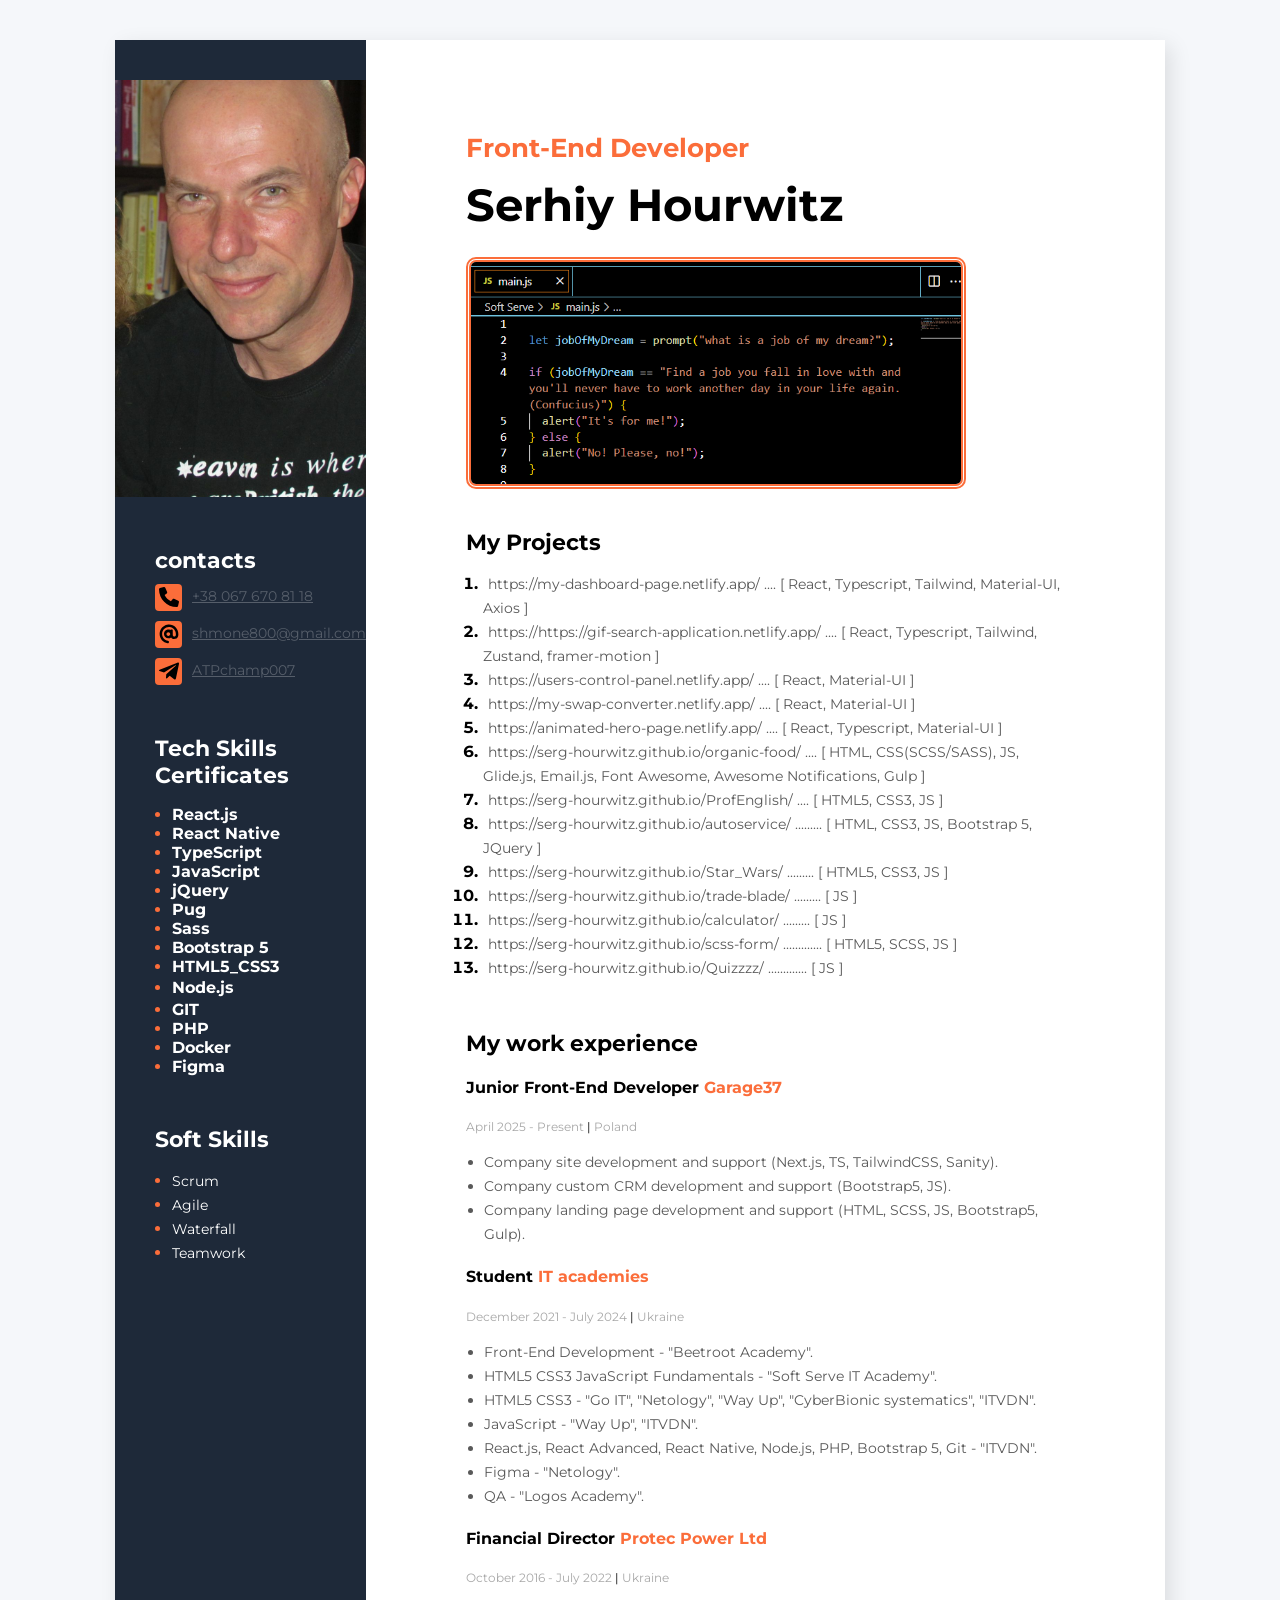
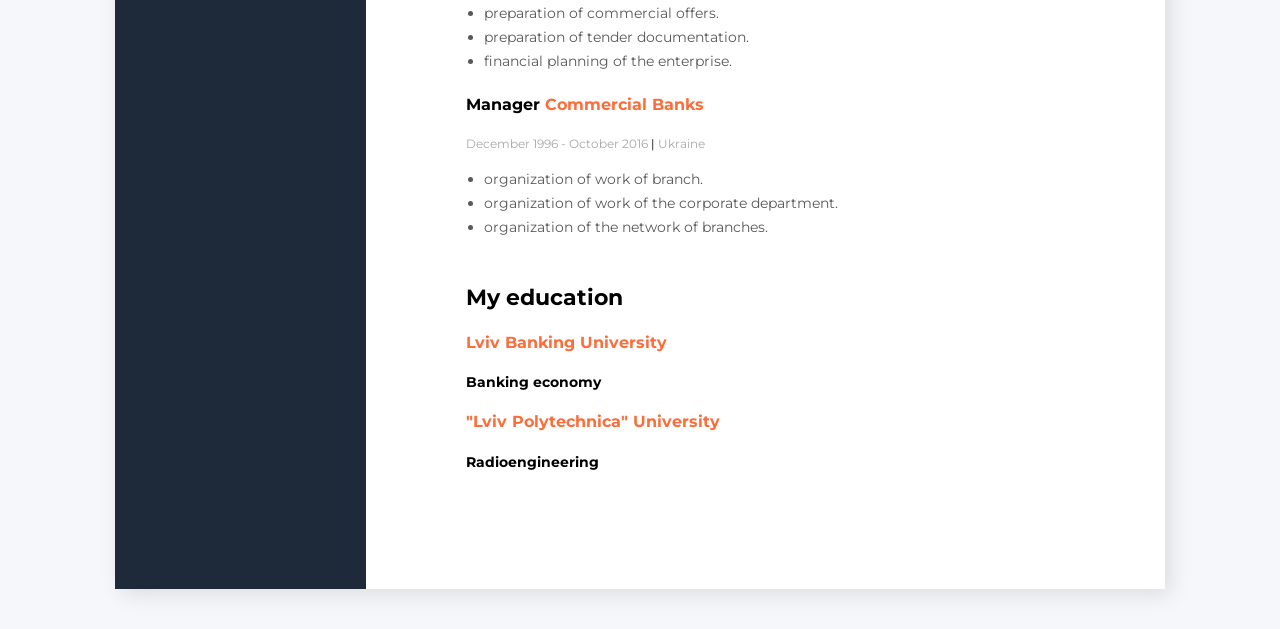
==== index.html @ c427437e "add project" ====
<!DOCTYPE html>
<html lang="en">
  <head>
    <meta charset="UTF-8" />
    <meta http-equiv="X-UA-Compatible" content="IE=edge" />
    <meta name="viewport" content="width=device-width, initial-scale=1.0" />
    <title>Serhiy Hourwitz resume</title>
    <link rel="preconnect" href="https://fonts.googleapis.com" />
    <link rel="preconnect" href="https://fonts.gstatic.com" crossorigin />
    <link
      href="https://fonts.googleapis.com/css2?family=Montserrat:wght@400;700&display=swap"
      rel="stylesheet" />
    <link type="image/x-icon" href="./img/favicon.ico" rel="shortcut icon" />
    <link rel="stylesheet" href="style.css" />
  </head>

  <body>
    <!--Main container-->
    <div class="main-container">
      <!--Main content sections-->
      <div class="main-content-section">
        <!--About me section-->
        <div class="about-me-section">
          <h2 class="about-me-profession">Front-End Developer</h2>
          <h1 class="about-me-name">Serhiy Hourwitz</h1>
          <div class="about-me-description">
            <a
              href="https://quoteinvestigator.com/2014/09/02/job-love/#:~:text=%E2%80%9CChoose%20a%20job%20you%20love%2C%20and%20you%20will%20never%20have,life%2C%E2%80%9D%20Confucius%20once%20said."
              target="_blank"><img src="img/js-code.png" alt="js-confucius"
                title="Click me" /></a>
          </div>
        </div>

        <!--My projects section-->
        <div class="my-projects-section">
          <h3 class="main-content-title">My Projects</h3>

          <ol class="my-projects-list">
            <li class="my-projects-item">
              <span class="my-projects-text">
                <a
                  href="https://my-dashboard-page.netlify.app/"
                  class="my-projects-link"
                  target="_blank">https://my-dashboard-page.netlify.app/</a>
                ....
                <span class="my-projects-bracket">[ </span>React, Typescript,
                Tailwind, Material-UI, Axios
                <span class="my-projects-bracket">]</span>
              </span>
            </li>

            <li class="my-projects-item">
              <span class="my-projects-text">
                <a
                  href="https://gif-search-application.netlify.app/"
                  class="my-projects-link"
                  target="_blank">https://https://gif-search-application.netlify.app/</a>
                ....
                <span class="my-projects-bracket">[ </span>React, Typescript,
                Tailwind, Zustand, framer-motion
                <span class="my-projects-bracket">]</span>
              </span>
            </li>

            <li class="my-projects-item">
              <span class="my-projects-text">
                <a
                  href="https://users-control-panel.netlify.app/"
                  class="my-projects-link"
                  target="_blank">https://users-control-panel.netlify.app/</a>
                ....
                <span class="my-projects-bracket">[ </span>React, Material-UI
                <span class="my-projects-bracket">]</span>
              </span>
            </li>

            <li class="my-projects-item">
              <span class="my-projects-text">
                <a
                  href="https://my-swap-converter.netlify.app/"
                  class="my-projects-link"
                  target="_blank">https://my-swap-converter.netlify.app/</a>
                ....
                <span class="my-projects-bracket">[ </span>React, Material-UI
                <span class="my-projects-bracket">]</span>
              </span>
            </li>

            <li class="my-projects-item">
              <span class="my-projects-text">
                <a
                  href="https://animated-hero-page.netlify.app/"
                  class="my-projects-link"
                  target="_blank">https://animated-hero-page.netlify.app/</a>
                ....
                <span class="my-projects-bracket">[ </span>React, Typescript,
                Material-UI
                <span class="my-projects-bracket">]</span>
              </span>
            </li>

            <li class="my-projects-item">
              <span class="my-projects-text">
                <a
                  href="https://serg-hourwitz.github.io/organic-food//"
                  class="my-projects-link"
                  target="_blank">https://serg-hourwitz.github.io/organic-food/</a>
                ....
                <span class="my-projects-bracket">[ </span>HTML, CSS(SCSS/SASS),
                JS, Glide.js, Email.js, Font Awesome, Awesome Notifications,
                Gulp
                <span class="my-projects-bracket">]</span>
              </span>
            </li>

            <li class="my-projects-item">
              <span class="my-projects-text">
                <a
                  href="https://serg-hourwitz.github.io/ProfEnglish/"
                  class="my-projects-link"
                  target="_blank">https://serg-hourwitz.github.io/ProfEnglish/</a>
                ....
                <span class="my-projects-bracket">[ </span>HTML5, CSS3, JS
                <span class="my-projects-bracket">]</span>
              </span>
            </li>

            <li class="my-projects-item">
              <span class="my-projects-text">
                <a
                  href="https://serg-hourwitz.github.io/autoservice/"
                  class="my-projects-link"
                  target="_blank">https://serg-hourwitz.github.io/autoservice/</a>
                .........
                <span class="my-projects-bracket">[ </span>HTML, CSS3, JS,
                Bootstrap 5, JQuery
                <span class="my-projects-bracket">]</span>
              </span>
            </li>

            <li class="my-projects-item">
              <span class="my-projects-text">
                <a
                  href="https://serg-hourwitz.github.io/Star_Wars/"
                  class="my-projects-link"
                  target="_blank">https://serg-hourwitz.github.io/Star_Wars/</a>
                .........
                <span class="my-projects-bracket">[ </span>HTML5, CSS3, JS
                <span class="my-projects-bracket">]</span>
              </span>
            </li>

            <li class="my-projects-item">
              <span class="my-projects-text">
                <a
                  href="https://serg-hourwitz.github.io/trade-blade/"
                  class="my-projects-link"
                  target="_blank">https://serg-hourwitz.github.io/trade-blade/</a>
                .........
                <span class="my-projects-bracket">[ </span>JS
                <span class="my-projects-bracket">]</span>
              </span>
            </li>

            <li class="my-projects-item">
              <span class="my-projects-text">
                <a
                  href="https://serg-hourwitz.github.io/calculator/"
                  class="my-projects-link"
                  target="_blank">https://serg-hourwitz.github.io/calculator/</a>
                .........
                <span class="my-projects-bracket">[ </span>JS
                <span class="my-projects-bracket">]</span>
              </span>
            </li>

            <li class="my-projects-item">
              <span class="my-projects-text">
                <a
                  href="https://serg-hourwitz.github.io/scss-form/"
                  class="my-projects-link"
                  target="_blank">https://serg-hourwitz.github.io/scss-form/</a>
                .............
                <span class="my-projects-bracket">[ </span>HTML5, SCSS, JS
                <span class="my-projects-bracket">]</span>
              </span>
            </li>

            <li class="my-projects-item">
              <span class="my-projects-text">
                <a
                  href="https://serg-hourwitz.github.io/Quizzzz/"
                  class="my-projects-link"
                  target="_blank">https://serg-hourwitz.github.io/Quizzzz/</a>
                .............
                <span class="my-projects-bracket">[ </span>JS
                <span class="my-projects-bracket">]</span>
              </span>
            </li>
          </ol>
        </div>

        <!--My work experience-->
        <div class="my-work-experience-section">
          <h3 class="main-content-title">My work experience</h3>
          <!--Company 1-->
          <div class="my-work-experience-company-block">
            <h4 class="my-work-experience-position">
              Junior Front-End Developer
              <span class="my-work-experience-company">Garage37</span>
            </h4>
            <p class="my-work-experience-period">
              April 2025 - Present
              <span class="my-work-experience-divider">|</span> Poland
            </p>

            <ul class="my-work-experience-duties">
              <li class="my-work-experience-duty">
                Company site development and support (Next.js, TS, TailwindCSS,
                Sanity).
              </li>
              <li class="my-work-experience-duty">
                Company custom CRM development and support (Bootstrap5, JS).
              </li>
              <li class="my-work-experience-duty">
                Company landing page development and support (HTML, SCSS, JS,
                Bootstrap5, Gulp).
              </li>

            </ul>
          </div>
          <!--Company 2-->
          <div class="my-work-experience-company-block">
            <h4 class="my-work-experience-position">
              Student
              <span class="my-work-experience-company">IT academies</span>
            </h4>
            <p class="my-work-experience-period">
              December 2021 - July 2024
              <span class="my-work-experience-divider">|</span> Ukraine
            </p>

            <ul class="my-work-experience-duties">
              <li class="my-work-experience-duty">
                Front-End Development - "Beetroot Academy".
              </li>
              <li class="my-work-experience-duty">
                HTML5 CSS3 JavaScript Fundamentals - "Soft Serve IT Academy".
              </li>
              <li class="my-work-experience-duty">
                HTML5 CSS3 - "Go IT", "Netology", "Way Up", "CyberBionic
                systematics", "ITVDN".
              </li>
              <li class="my-work-experience-duty">
                JavaScript - "Way Up", "ITVDN".
              </li>

              <li class="my-work-experience-duty">
                React.js, React Advanced, React Native, Node.js, PHP, Bootstrap
                5, Git - "ITVDN".
              </li>
              <li class="my-work-experience-duty">Figma - "Netology".</li>
              <li class="my-work-experience-duty">QA - "Logos Academy".</li>
            </ul>
          </div>
          <!--Company 3-->
          <div>
            <h4 class="my-work-experience-position">
              Financial Director
              <span class="my-work-experience-company">Protec Power Ltd</span>
            </h4>
            <p class="my-work-experience-period">
              October 2016 - July 2022<span class="my-work-experience-divider">
                |</span>
              Ukraine
            </p>

            <ul class="my-work-experience-duties">
              <li class="my-work-experience-duty">
                preparation of commercial offers.
              </li>
              <li class="my-work-experience-duty">
                preparation of tender documentation.
              </li>
              <li class="my-work-experience-duty">
                financial planning of the enterprise.
              </li>
            </ul>
          </div>
          <!--Company 4-->
          <div>
            <h4 class="my-work-experience-position">
              Manager
              <span class="my-work-experience-company">Commercial Banks</span>
            </h4>
            <p class="my-work-experience-period">
              December 1996 - October 2016
              <span class="my-work-experience-divider">|</span> Ukraine
            </p>

            <ul class="my-work-experience-duties">
              <li class="my-work-experience-duty">
                organization of work of branch.
              </li>
              <li class="my-work-experience-duty">
                organization of work of the corporate department.
              </li>
              <li class="my-work-experience-duty">
                organization of the network of branches.
              </li>
            </ul>
          </div>
        </div>
        <!--My education-->
        <div class="my-education-section">
          <h3 class="main-content-header">My education</h3>
          <h4 class="my-education-university">Lviv Banking University</h4>
          <h4 class="my-education-faculty">Banking economy</h4>
          <!-- <p class="my-education-period">September 2000 - June 2003 <span class="my-work-experience-divider">|</span>
          Ukraine
        </p> -->
        </div>
        <div class="my-education-section">
          <h4 class="my-education-university">
            "Lviv Polytechnica" University
          </h4>
          <h4 class="my-education-faculty">Radioengineering</h4>
          <!-- <p class="my-education-period">September 1983 - June 1990 <span class="my-work-experience-divider">|</span>
          Ukraine</p> -->
        </div>
      </div>
      <!--sidebar section-->
      <aside class="sidebar-section">
        <img class="my-photo" src="img/photo2.png" alt="my photo" />

        <!--contacts section-->
        <div class="contacts-section">
          <h3 class="sidebar-title">contacts</h3>
          <div class="contacts-section-type">
            <div class="phone">
              <a class="contacts-section-link" href="tel:+380676708118">
                <img
                  src="img/phone-solid.svg"
                  width="20"
                  height="20"
                  alt="phone_icon" />
              </a>
            </div>
            <a
              class="contacts-section-link"
              href="tel:+380676708118"
              style="margin-left: 10px">+38 067 670 81 18</a>
          </div>
          <div class="contacts-section-type">
            <div class="email">
              <a
                class="contacts-section-link"
                href="mailto:shmone800v@gmail.com"><img
                  src="img/at-solid.svg"
                  width="20"
                  height="20"
                  alt="email_icon" /></a>
            </div>
            <a
              class="contacts-section-link"
              href="mailto:shmone800v@gmail.com"
              style="margin-left: 10px">shmone800@gmail.com</a>
          </div>
          <div class="contacts-section-type">
            <div class="telegram">
              <a
                class="contacts-section-link"
                href="https://t.me/ATPchamp007"
                target="_blank">
                <img
                  src="img/telegram_icon_131945.svg"
                  width="20"
                  height="20"
                  alt="telegram_icon" />
              </a>
            </div>
            <a
              class="contacts-section-link"
              href="https://t.me/ATPchamp007"
              target="_blank"
              style="margin-left: 10px">ATPchamp007</a>
          </div>
        </div>
        <!--tech skills section-->
        <div class="tech-skills-section">
          <h3 class="sidebar-title">Tech Skills Certificates</h3>
          <ul class="tech-skills-list">
            <li class="tech-skills-item">
              <a href="index_react.html" target="_blank"
                title="Certificate">React.js</a>
            </li>
            <li class="tech-skills-item">
              <a
                href="index_react_native.html"
                target="_blank"
                title="Certificate">React Native</a>
            </li>
            <li class="tech-skills-item">
              <a
                href="index_ts.html"
                target="_blank"
                title="Certificates">TypeScript</a>
            </li>
            <li class="tech-skills-item">
              <a href="index-js.html" target="_blank"
                title="Certificates">JavaScript</a>
            </li>
            <li class="tech-skills-item">
              <a href="index_jquery.html" target="_blank"
                title="Certificates">jQuery</a>
            </li>
            <li class="tech-skills-item">
              <a href="./index_pug.html" target="_blank"
                title="Certificate">Pug</a>
            </li>
            <li class="tech-skills-item">
              <a href="index_react.html" target="_blank"
                title="Certificate">Sass</a>
            </li>
            <li class="tech-skills-item" target="_blank" title="Certificate">
              <a href="./index_bootstrap_5.html" target="_blank">Bootstrap 5</a>
            </li>
            <li class="tech-skills-item">
              <a href="index_html_css.html" target="_blank"
                title="Certificates">HTML5_CSS3</a>
            </li>
            <li class="tech-skills-item">
              <span class="tech-skills-item-text"></span>
              <a href="index_node_js.html" target="_blank"
                title="Certificate">Node.js</a>
            </li>
            <li class="tech-skills-item">
              <a
                href="index_git.html"
                target="_blank"
                title="my-github-profile">GIT</a>
            </li>
            <li class="tech-skills-item">
              <a href="./php.html" target="_blank" title="Certificates">PHP</a>
            </li>
            <li class="tech-skills-item">
              <a href="./docker.html" target="_blank"
                title="Certificates">Docker</a>
            </li>
            <li class="tech-skills-item">
              <a href="index-figma.html" target="_blank"
                title="Certificate">Figma</a>
            </li>
          </ul>
        </div>
        <!--soft skills section-->
        <div class="soft-skills-section">
          <h3 class="sidebar-title">Soft Skills</h3>
          <ul class="soft-skills-list">
            <li class="soft-skills-item">
              <span class="soft-skills-item-text">Scrum</span>
            </li>
            <li class="soft-skills-item">
              <span class="soft-skills-item-text">Agile</span>
            </li>
            <li class="soft-skills-item">
              <span class="soft-skills-item-text">Waterfall</span>
            </li>
            <li class="soft-skills-item">
              <span class="soft-skills-item-text">Teamwork</span>
            </li>
          </ul>
        </div>
      </aside>
    </div>
  </body>
</html>
---- style.css ----
body {
    margin: 0;
    font-family: "Montserrat", sans-serif;
    background-color: #f5f7fa;
  }
  .main-container {
    display: flex;
    flex-direction: row-reverse;
    max-width: 1050px;
    background-color: white;
    margin: 40px auto;
    box-shadow: 6px 6px 20px rgba(0, 0, 0, 0.1);
  }
  /* Main content section */
  
  .main-content-section {
    padding: 100px 90px;
    margin-left: 10px;
    margin-right: 10px;
  }
  .main-content-title {
    font-style: normal;
    font-weight: bold;
    font-size: 22px;
    line-height: 27px;
    margin-bottom: 10px;
  }
  /* About me section */
  
  .about-me-section {
    margin: 0 0 40px 0;
  }
  .about-me-profession {
    font-style: normal;
    font-weight: bold;
    font-size: 26px;
    line-height: 17px;
    color: #fb6d3a;
    margin: 0 0 20px 0;
  }
  .about-me-name {
    font-style: normal;
    font-weight: bold;
    font-size: 45px;
    line-height: 55px;
    color: black;
    margin: 0 0 25px 0;
  }
  /* .about-me-description {
    width: 400px;
    font-style: normal;
    font-weight: normal;
    font-size: 14px;
    line-height: 24px;
    color: #595959;
  } */
  .about-me-description img{
    display: block;
    width: 500px;
    border: 5px double #fb6d3a;
    border-radius: 10px;
    box-sizing: border-box;
    transition: all .5s ease-in-out;
  }
  .about-me-description img:hover {
    transform: scale(1.3);
  }
  /* My projects section */
  
  .my-projects-section {
    margin: 0 0 50px 0;
  }
  .my-projects-list {
    padding: 0 0 0 17px;
  }
  
  .my-projects-item {
    color: black;
    font-weight: bold;
  }
  .my-projects-link {
    font-style: normal;
    font-weight: normal;
    font-size: 14px;
    line-height: 24px;
    text-decoration: none;
    color: #595959;
    transition: all .5s ease-in-out;
  }
  .my-projects-link:hover {
    color: #fb6d3a;
    text-decoration: underline;
  }
  
  .my-projects-text {
    font-style: normal;
    font-weight: normal;
    font-size: 14px;
    line-height: 24px;
    color: #595959;
    margin-left: 5px;
  }
  .my-projects-bracket {
    font-style: normal;
    font-weight: normal;
    font-size: 14px;
    line-height: 24px;
    color: #595959;
  }
  
  /* My work experience section*/
  
  .my-work-experience-section {
    margin-bottom: 45px;
    /* width: 420px; */
  }
  
  .my-work-experience-company {
    color: #fb6d3a;
  }
  
  .my-work-experience-position {
    font-style: normal;
    font-weight: bold;
    font-size: 16px;
    line-height: 20px;
    margin-bottom: 0 0 10px 0;
  }
  .my-work-experience-period {
    font-style: normal;
    font-weight: normal;
    font-size: 12px;
    line-height: 15px;
    color: #a8a8a8;
    margin-bottom: 0 0 10px 0;
  }
  
  .my-work-experience-divider {
    color: black;
  }
  
  .my-work-experience-duties {
    padding: 0 0 0 18px;
  }
  
  .my-work-experience-duty {
    font-style: normal;
    font-weight: normal;
    font-size: 14px;
    line-height: 24px;
    color: #595959;
  }
  
  .my-work-experience-company-block {
    margin: 0 0 0 0px;
  }
  
  /* Education section*/
  
  .main-content-header {
    font-style: normal;
    font-weight: bold;
    font-size: 22px;
    line-height: 27px;
    color: black;
  }
  
  .my-education-university {
    font-style: normal;
    font-weight: bold;
    font-size: 16px;
    line-height: 20px;
    color: #fb6d3a;
  }
  
  .my-education-faculty {
    font-style: normal;
    font-weight: bold;
    font-size: 14px;
    line-height: 17px;
    color: black;
  }
  .my-education-period {
    font-style: normal;
    font-weight: normal;
    font-size: 12px;
    line-height: 15px;
    color: #a8a8a8;
  }
  /* identical to box height */
  
  /* sidebar section */
  .sidebar-section {
    background-color: #1e2939;
    width: 370px;
    padding: 40px 0;
  }
  .soft-skills-section,
  .contacts-section,
  .tech-skills-section {
    margin: 50px 0 0 40px;
  }
  .tech-skills-list a {
    color: #fff;
  }
  .sidebar-title {
    font-style: normal;
    font-weight: bold;
    font-size: 22px;
    line-height: 27px;
    color: #fff;
    margin-bottom: 10px;
  }
  .my-photo {
    display: block;
    width: 100%;
  }
  /* Contacts section */
  .contacts-section-type {
    display: flex;
    margin-bottom: 10px;
    cursor: pointer;
    /* font-weight: bold;
    font-size: 14px;
    line-height: 24px;
    color: #fff;
    margin-right: 7px; */
  }
  .contacts-section-type img {
    padding-top: 3px;
  }
  .phone, .email, .telegram {
    display: flex;
    width: 27px;
    height: 27px;
    justify-content: center;
    border-radius: 4px;
    background-color: #fb6d3a;
  }
  .contacts-section-link {
    color: #565e6a;
    font-size: 14px;
    line-height: 24px;
    transition: all .5s ease-in-out;
  }
  .contacts-section-link:hover {
    font-weight: bold;
    color: white;
    text-decoration: none;
  }
  /* tech  & soft skills section */
  .soft-skills-list,
  .tech-skills-list {
    padding: 0 0 0 17px;
  }
  .soft-skills-item,
  .tech-skills-item {
    color: #fb6d3a;
  }
  .tech-skills-item a {
    font-weight: bold;
    text-decoration: none;
    transition: all .5s ease-in-out;
  }
  .tech-skills-item a:hover {
    color: #fb6d3a;
  }
  .soft-skills-item-text,
  .tech-skills-item-text {
    font-style: normal;
    font-weight: normal;
    font-size: 14px;
    line-height: 24px;
    color: #fff;
  }
  @media (max-width: 320px) {
    .main-container {
      flex-direction: column-reverse;
      margin-top: 0;
      margin-bottom: 0;
    }
    .main-content-section {
      padding: 10px 0 10px 0;
    }
    .about-me-profession {
      font-size: 20px;
    }
    .my-work-experience-section {
      width: 100%;
    }
    .sidebar-section {
      width: 100%;
    }
   .about-me-description img {
     width: 100%;
     margin-left: -5px;
   }
   .about-me-name {
     font-size: 35px;
   }
  }
  @media (max-width: 540px) {
  .main-container {
    flex-direction: column-reverse;
  }
  .main-content-section { 
    padding: 20px 0;
  }
  .sidebar-section {
    margin: 0 auto;
  }
  }
  @media (max-width: 576px) {
  .main-content-section {
    padding: 20px ;
  }
  .about-me-description img {
    width: 100%;
    margin-left: -5px;
  }
  }
  @media (max-width: 768px) {
  .main-container {
    flex-direction: column-reverse;
  }
  .sidebar-section {
    margin: 0 auto;
  }
  .main-content-section {
    padding: 20px 0;
  }
  .sidebar-section {
    width: 90%;;
  }
  }
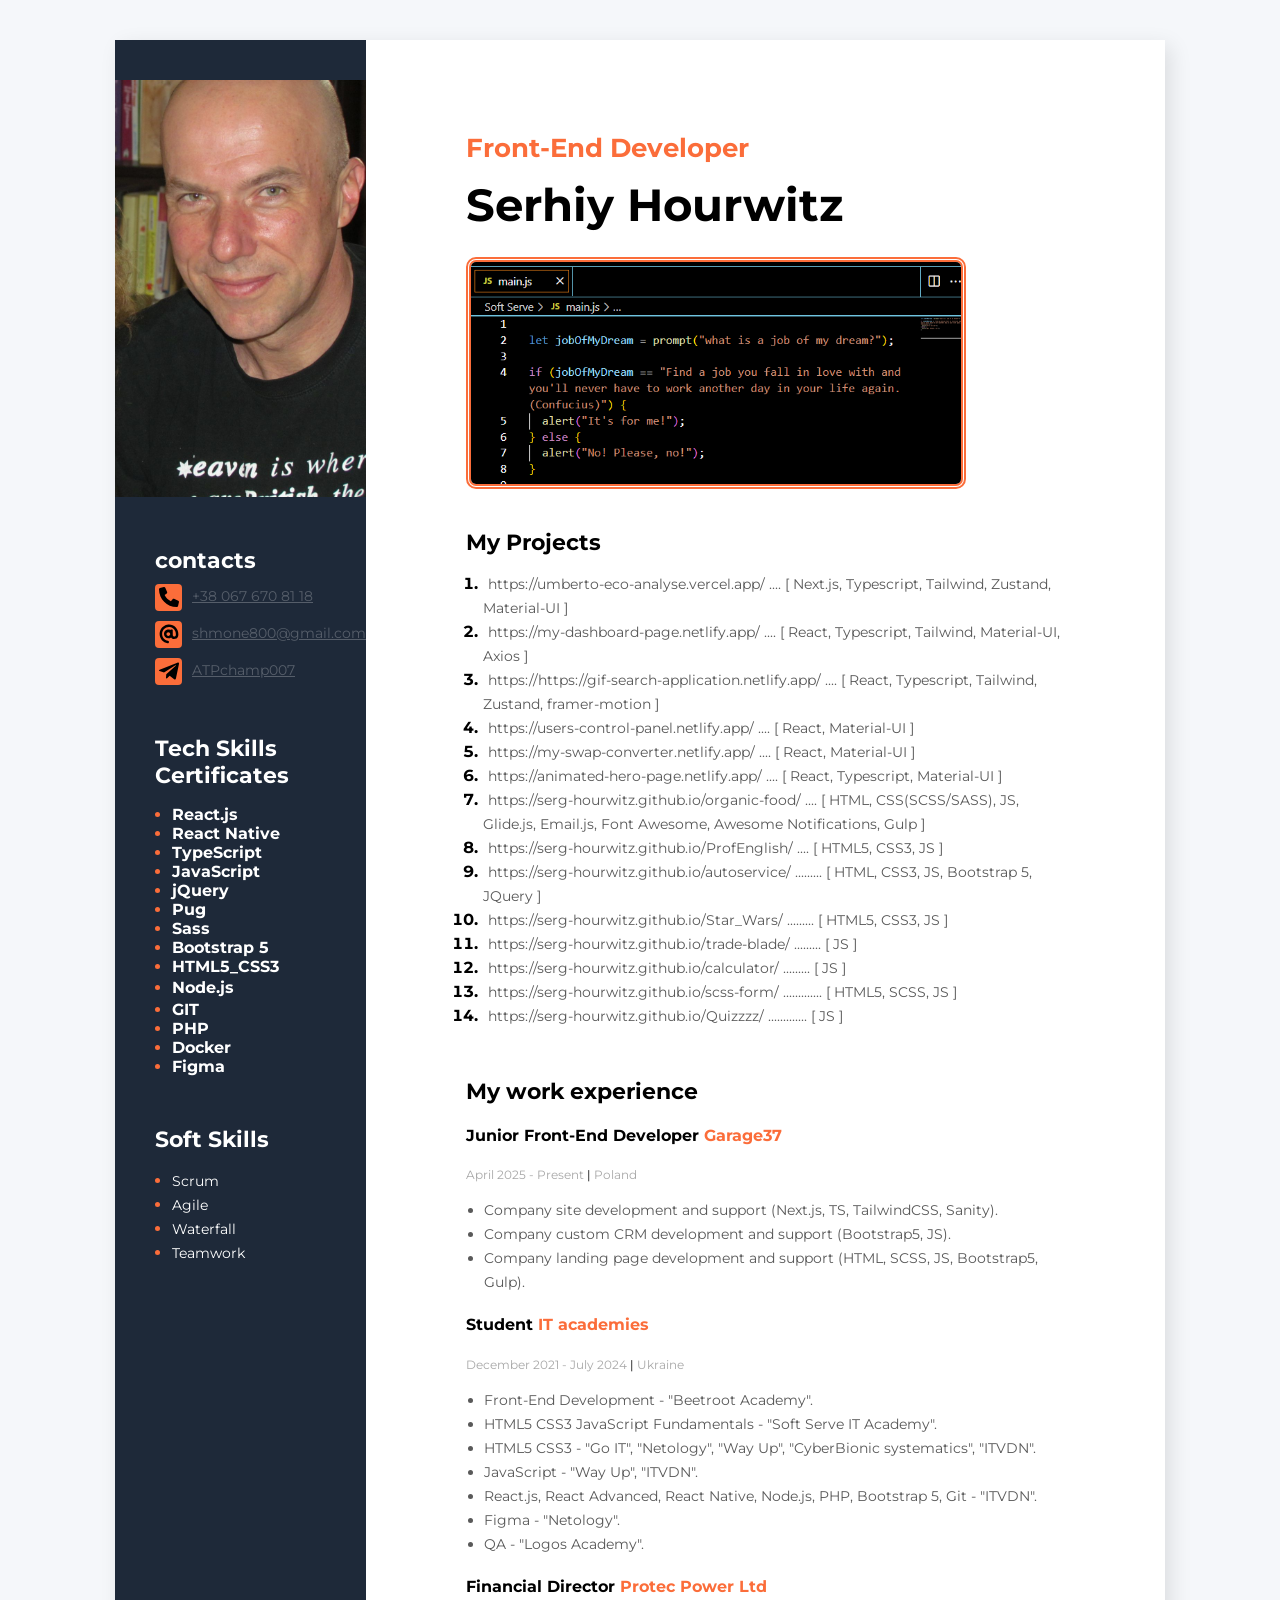
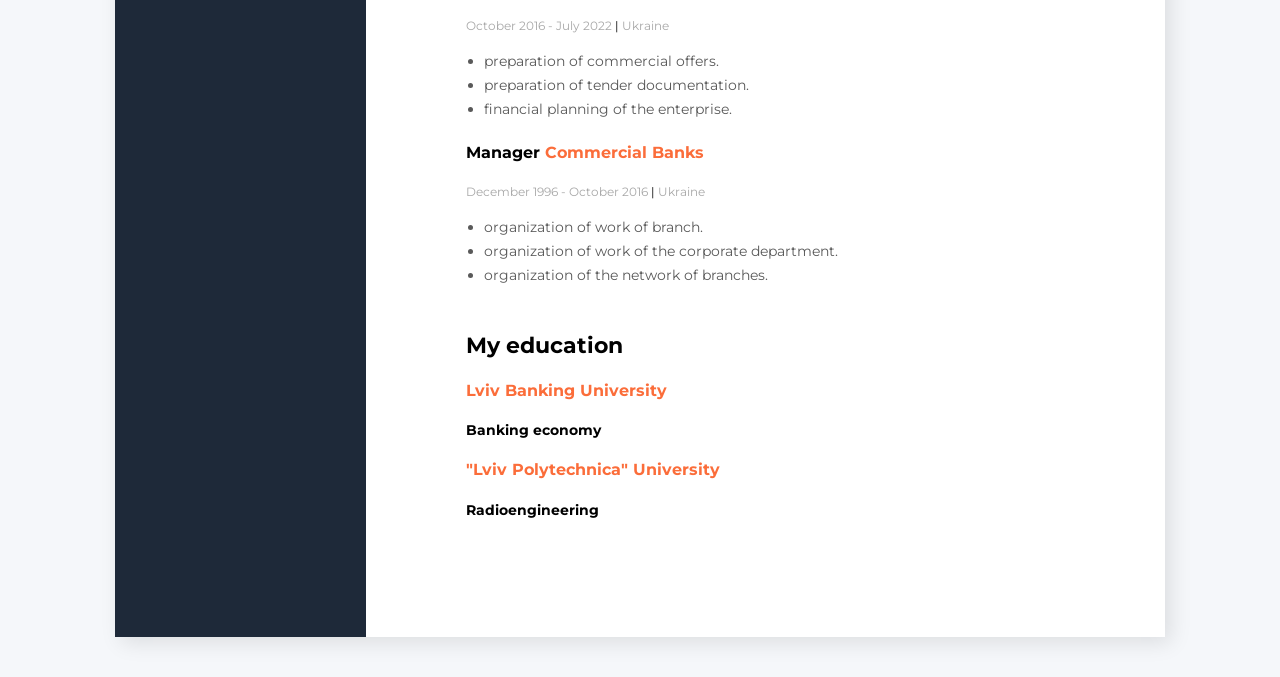
==== commit d403c217: "add new project" ====
--- a/index.html
+++ b/index.html
@@ -4,6 +4,7 @@
     <meta charset="UTF-8" />
     <meta http-equiv="X-UA-Compatible" content="IE=edge" />
     <meta name="viewport" content="width=device-width, initial-scale=1.0" />
+    <meta name="freelancehunt" content="27360b5e22fec31">
     <title>Serhiy Hourwitz resume</title>
     <link rel="preconnect" href="https://fonts.googleapis.com" />
     <link rel="preconnect" href="https://fonts.gstatic.com" crossorigin />
@@ -36,6 +37,19 @@
           <h3 class="main-content-title">My Projects</h3>
 
           <ol class="my-projects-list">
+            <li class="my-projects-item">
+              <span class="my-projects-text">
+                <a
+                  href="https://umberto-eco-analyse.vercel.app/"
+                  class="my-projects-link"
+                  target="_blank">https://umberto-eco-analyse.vercel.app/</a>
+                ....
+                <span class="my-projects-bracket">[ </span>Next.js, Typescript,
+                Tailwind, Zustand, Material-UI
+                <span class="my-projects-bracket">]</span>
+              </span>
+            </li>
+            
             <li class="my-projects-item">
               <span class="my-projects-text">
                 <a
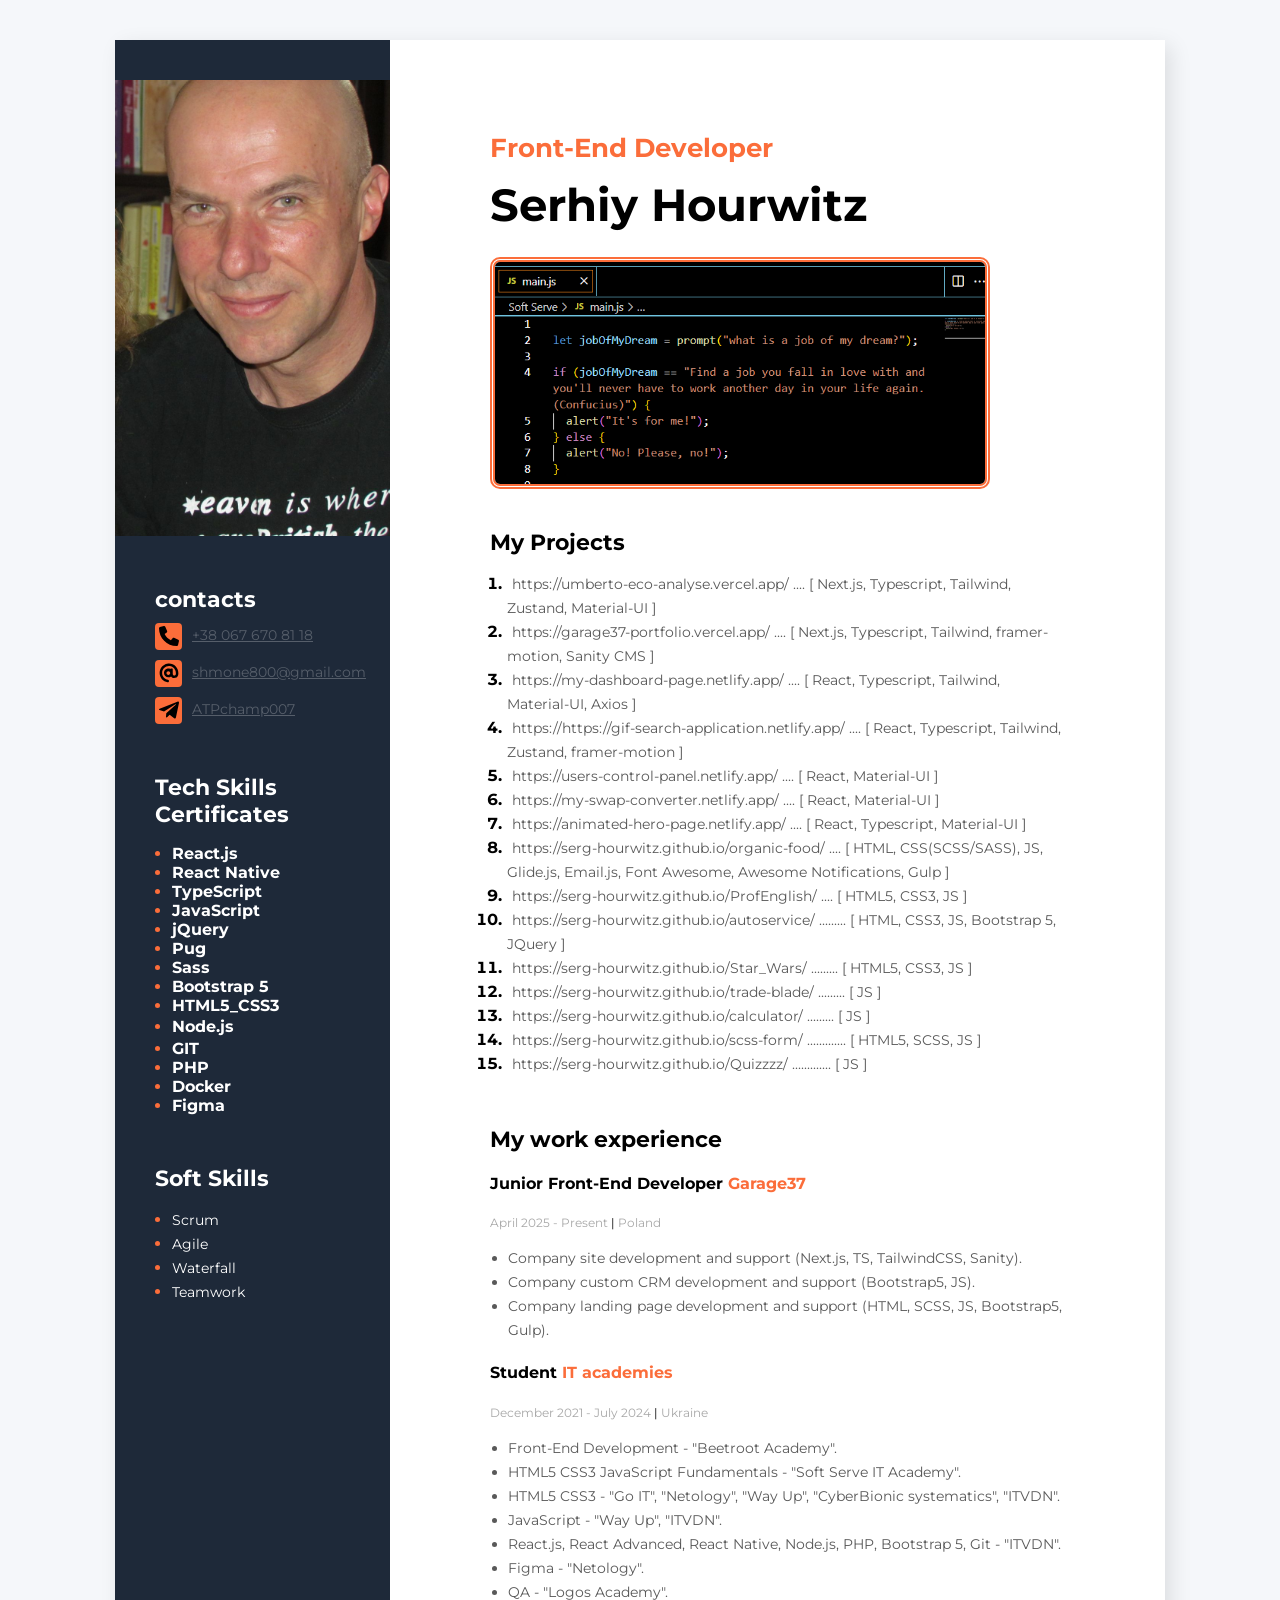
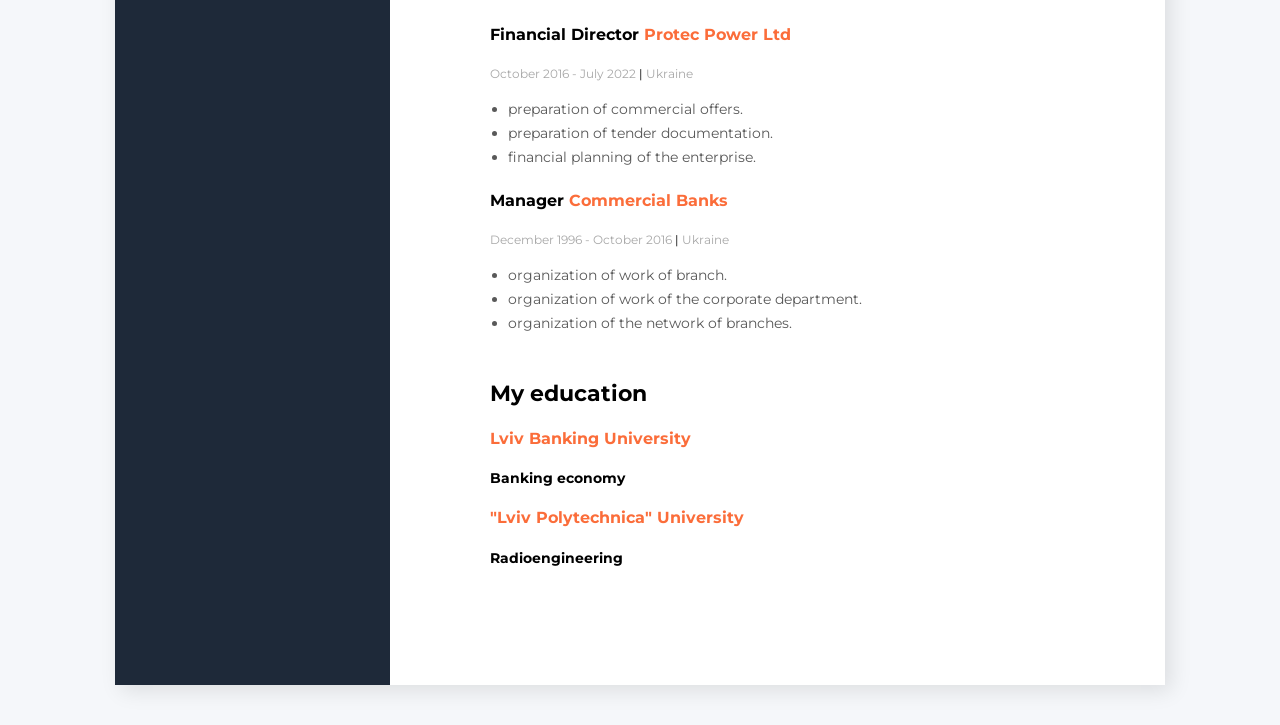
==== commit 84b1c0cb: "add new project" ====
--- a/index.html
+++ b/index.html
@@ -46,6 +46,19 @@
                 ....
                 <span class="my-projects-bracket">[ </span>Next.js, Typescript,
                 Tailwind, Zustand, Material-UI
+                <span class="my-projects-bracket">]</span>
+              </span>
+            </li>
+
+            <li class="my-projects-item">
+              <span class="my-projects-text">
+                <a
+                  href="https://garage37-portfolio.vercel.app/"
+                  class="my-projects-link"
+                  target="_blank">https://garage37-portfolio.vercel.app/</a>
+                ....
+                <span class="my-projects-bracket">[ </span>Next.js, Typescript,
+                Tailwind, framer-motion, Sanity CMS
                 <span class="my-projects-bracket">]</span>
               </span>
             </li>
--- a/style.css
+++ b/style.css
@@ -216,15 +216,15 @@
     width: 100%;
   }
   /* Contacts section */
+
+  .contacts-section {
+    padding-right: 24px;
+  }
+  
   .contacts-section-type {
     display: flex;
     margin-bottom: 10px;
     cursor: pointer;
-    /* font-weight: bold;
-    font-size: 14px;
-    line-height: 24px;
-    color: #fff;
-    margin-right: 7px; */
   }
   .contacts-section-type img {
     padding-top: 3px;
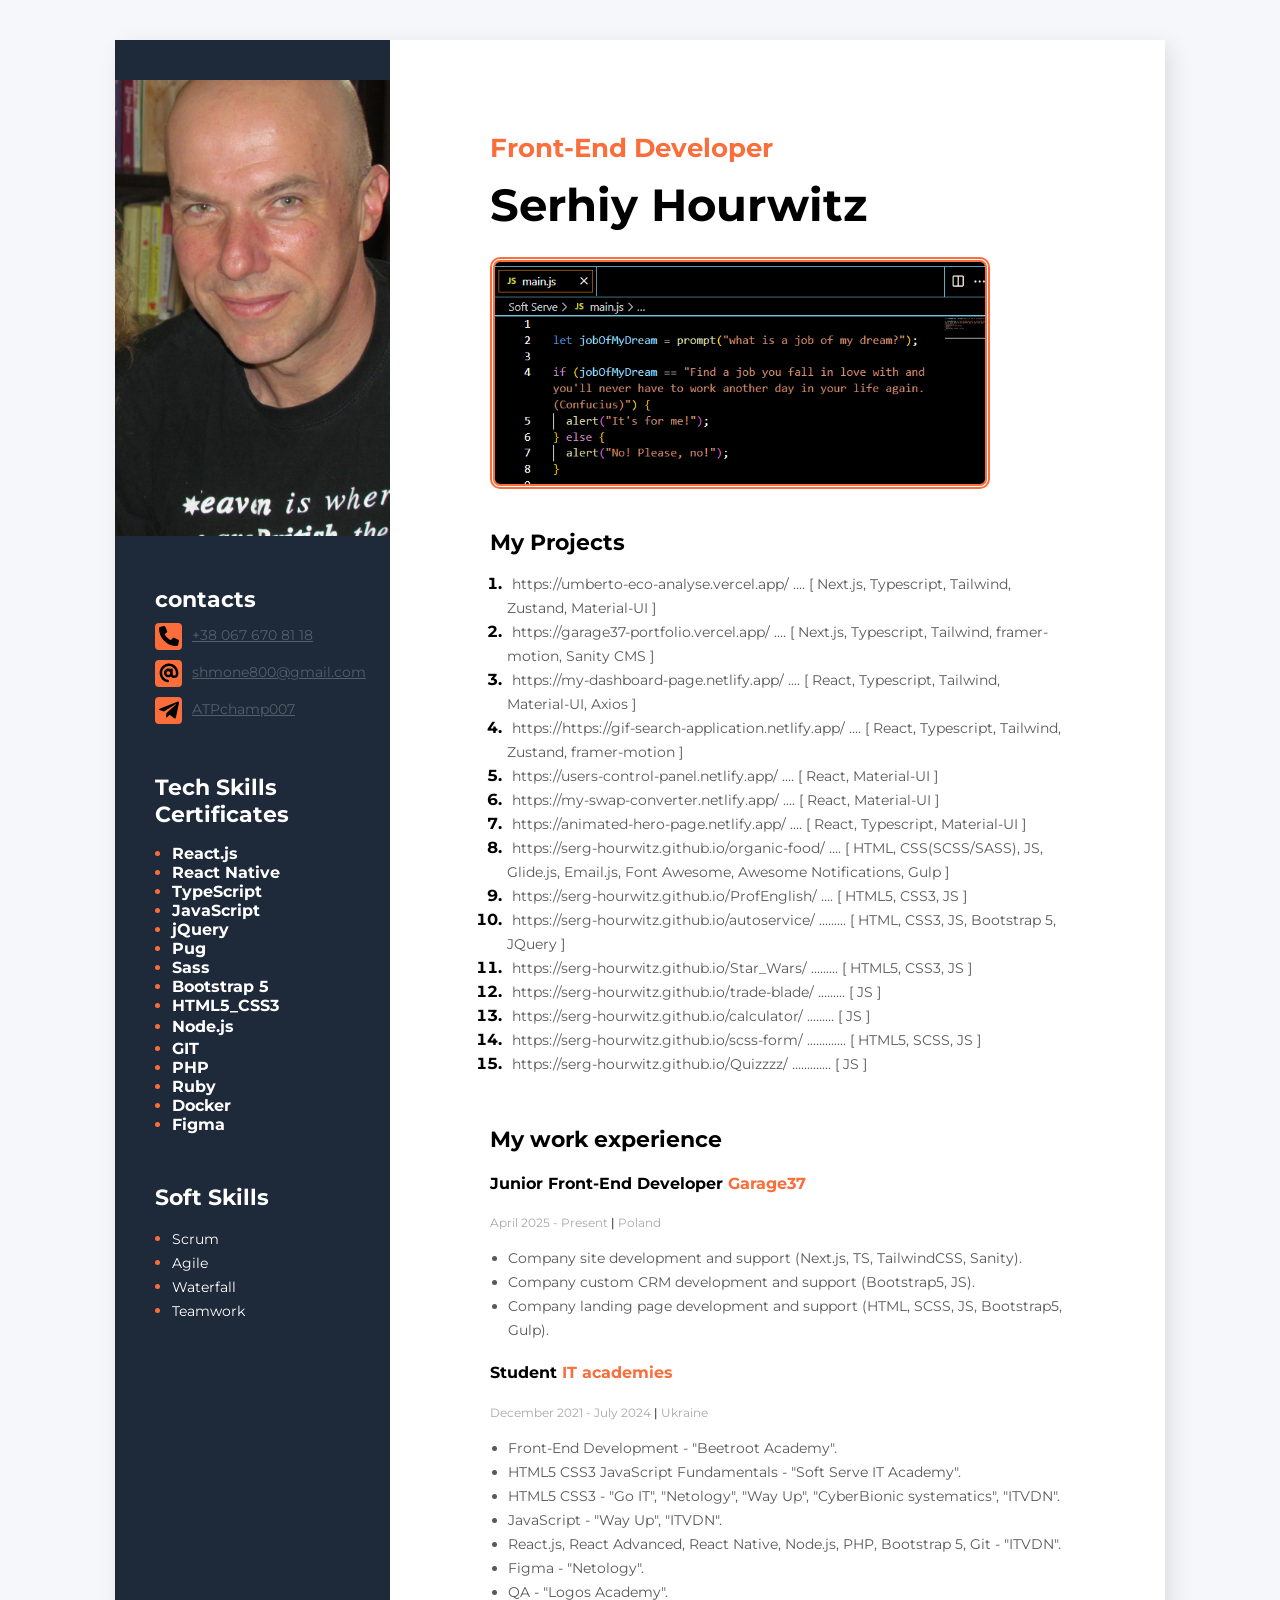
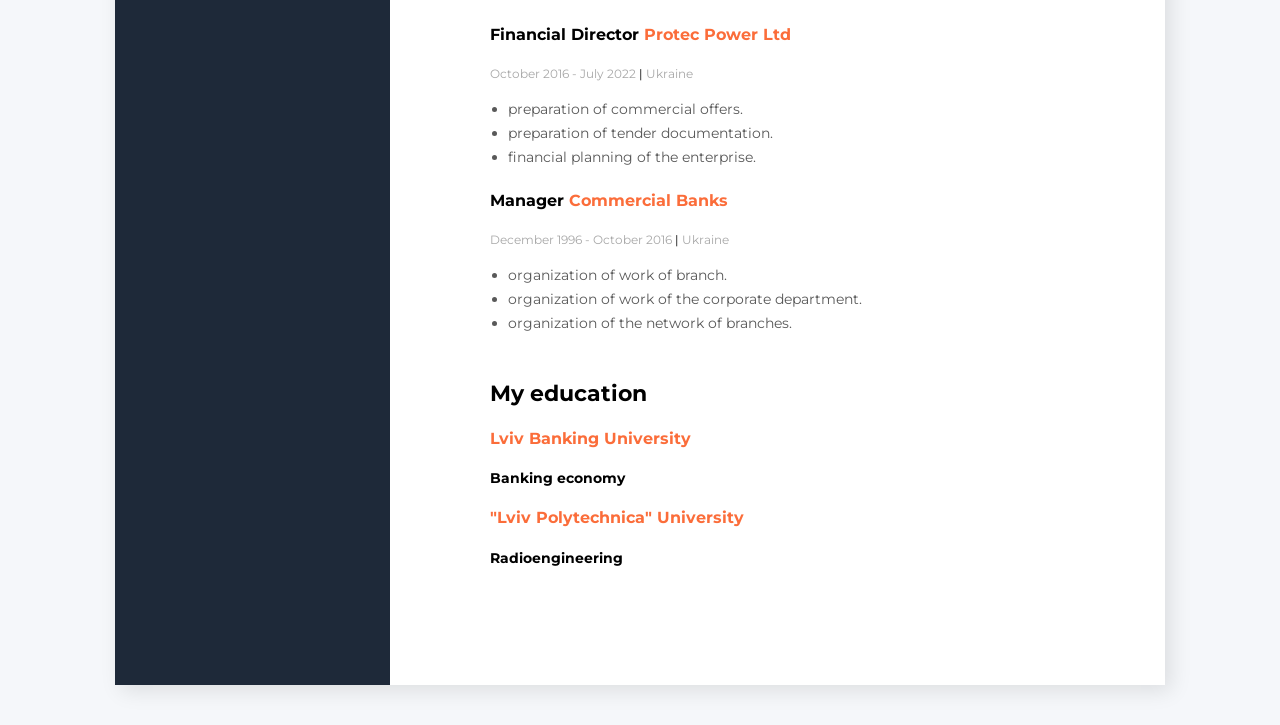
==== commit 3fd8a6c9: "add Ruby intensive certificate" ====
--- a/index.html
+++ b/index.html
@@ -62,7 +62,7 @@
                 <span class="my-projects-bracket">]</span>
               </span>
             </li>
-            
+
             <li class="my-projects-item">
               <span class="my-projects-text">
                 <a
@@ -471,6 +471,9 @@
               <a href="./php.html" target="_blank" title="Certificates">PHP</a>
             </li>
             <li class="tech-skills-item">
+              <a href="./ruby.html" target="_blank" title="Certificates">Ruby</a>
+            </li>
+            <li class="tech-skills-item">
               <a href="./docker.html" target="_blank"
                 title="Certificates">Docker</a>
             </li>
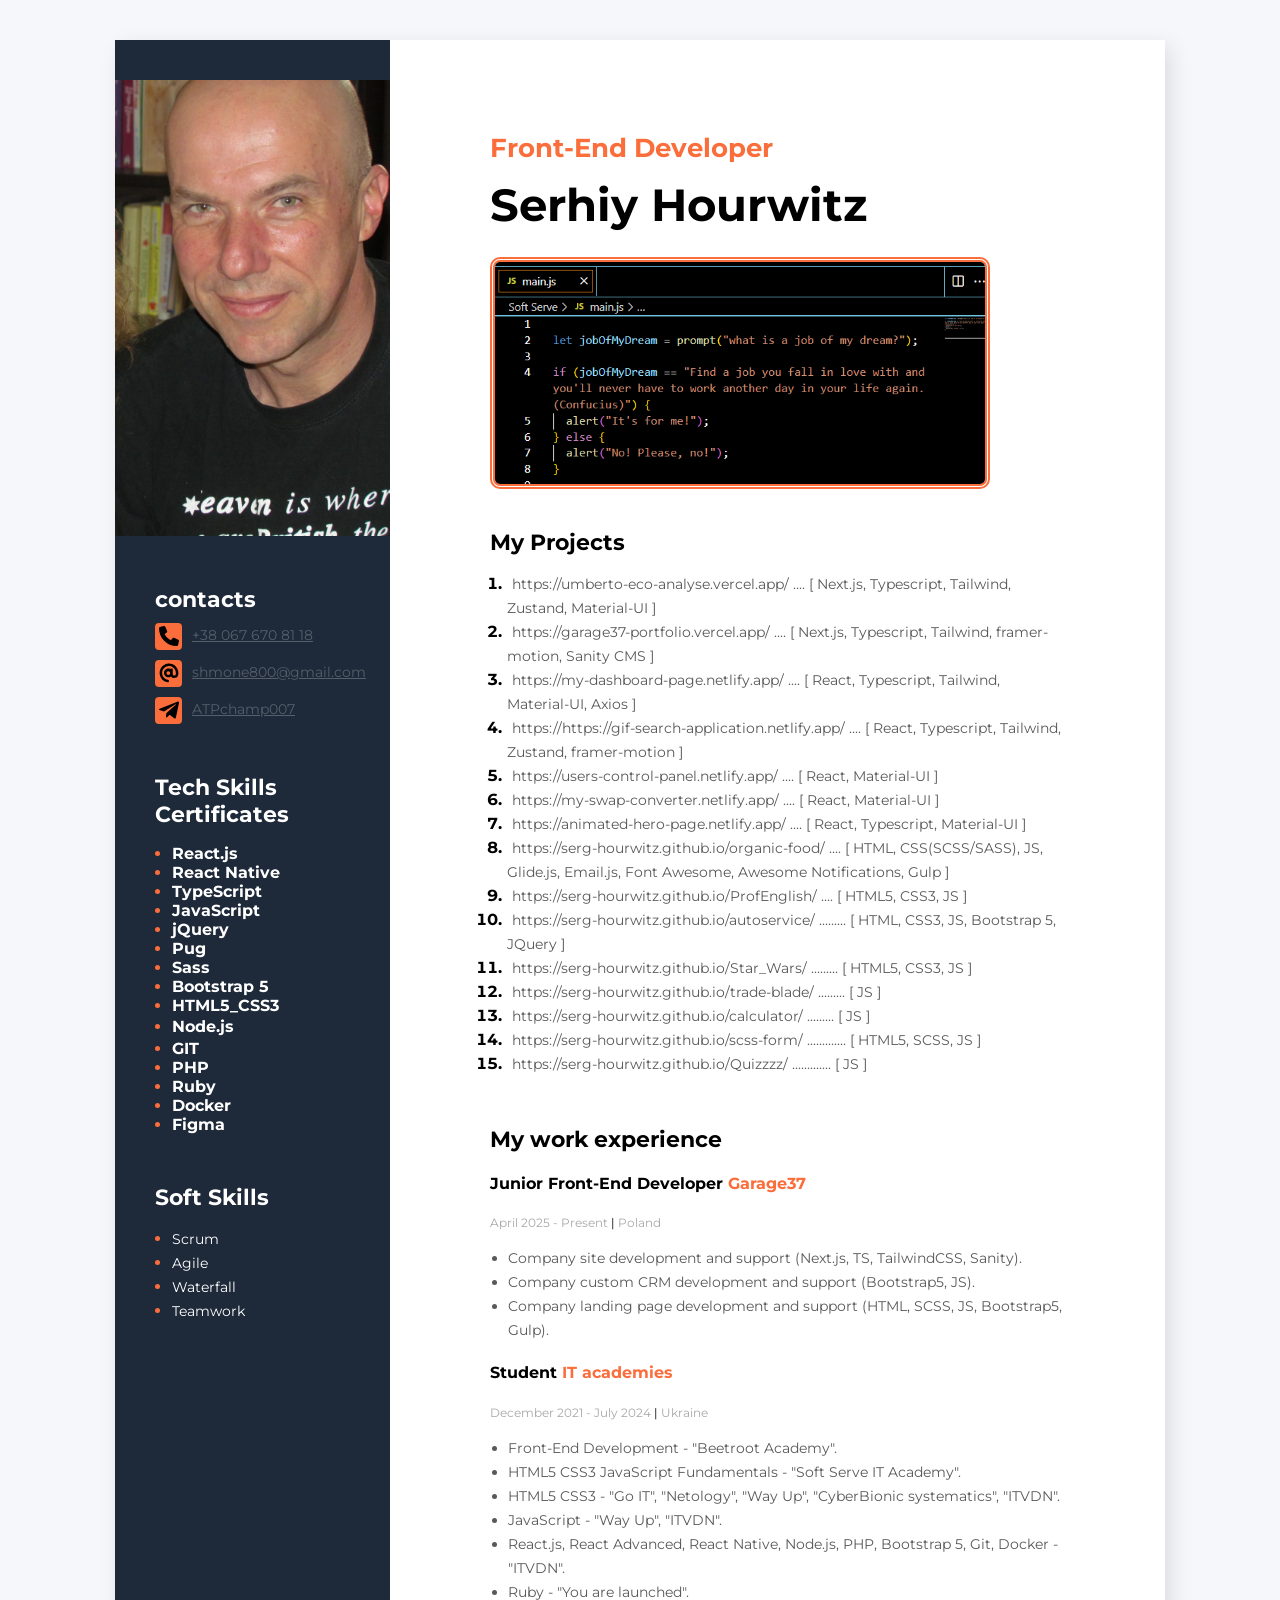
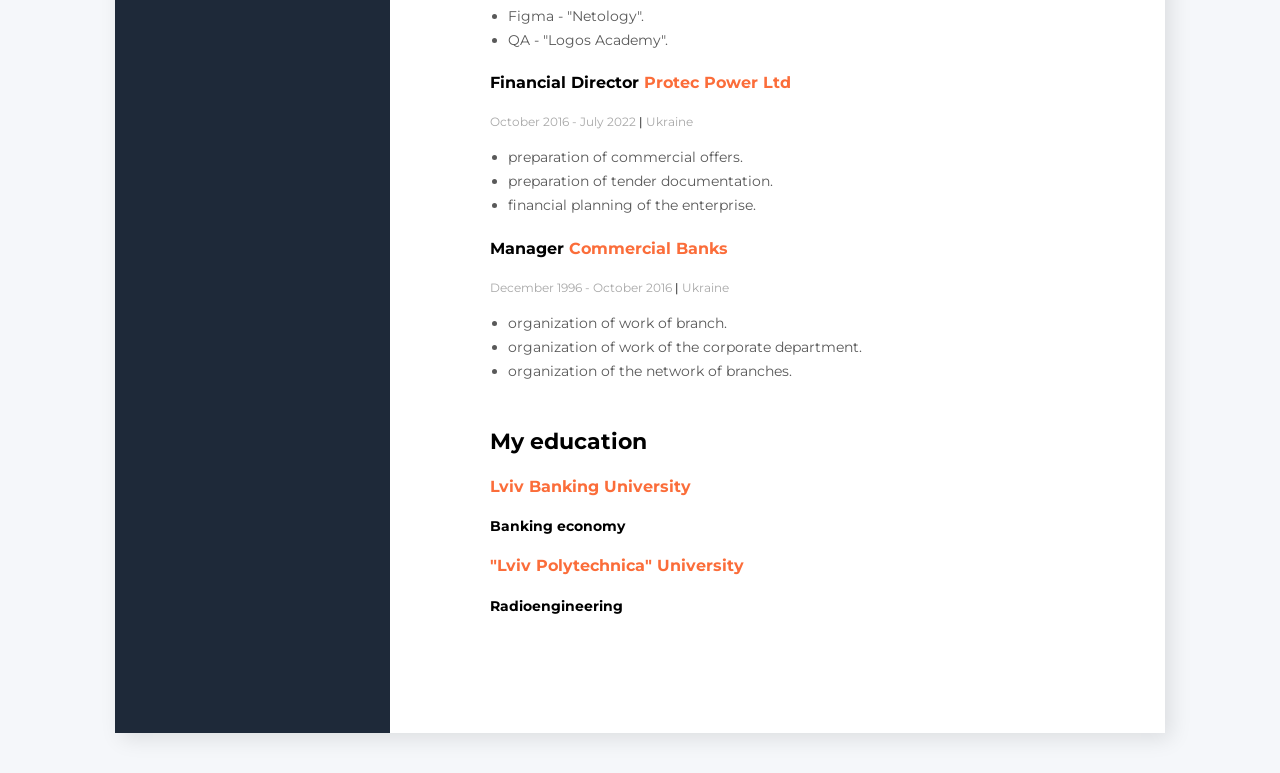
==== commit 877f831e: "add info about Ruby intensive" ====
--- a/index.html
+++ b/index.html
@@ -284,8 +284,9 @@
 
               <li class="my-work-experience-duty">
                 React.js, React Advanced, React Native, Node.js, PHP, Bootstrap
-                5, Git - "ITVDN".
-              </li>
+                5, Git, Docker - "ITVDN".
+              </li>
+              <li class="my-work-experience-duty">Ruby - "You are launched".</li>
               <li class="my-work-experience-duty">Figma - "Netology".</li>
               <li class="my-work-experience-duty">QA - "Logos Academy".</li>
             </ul>
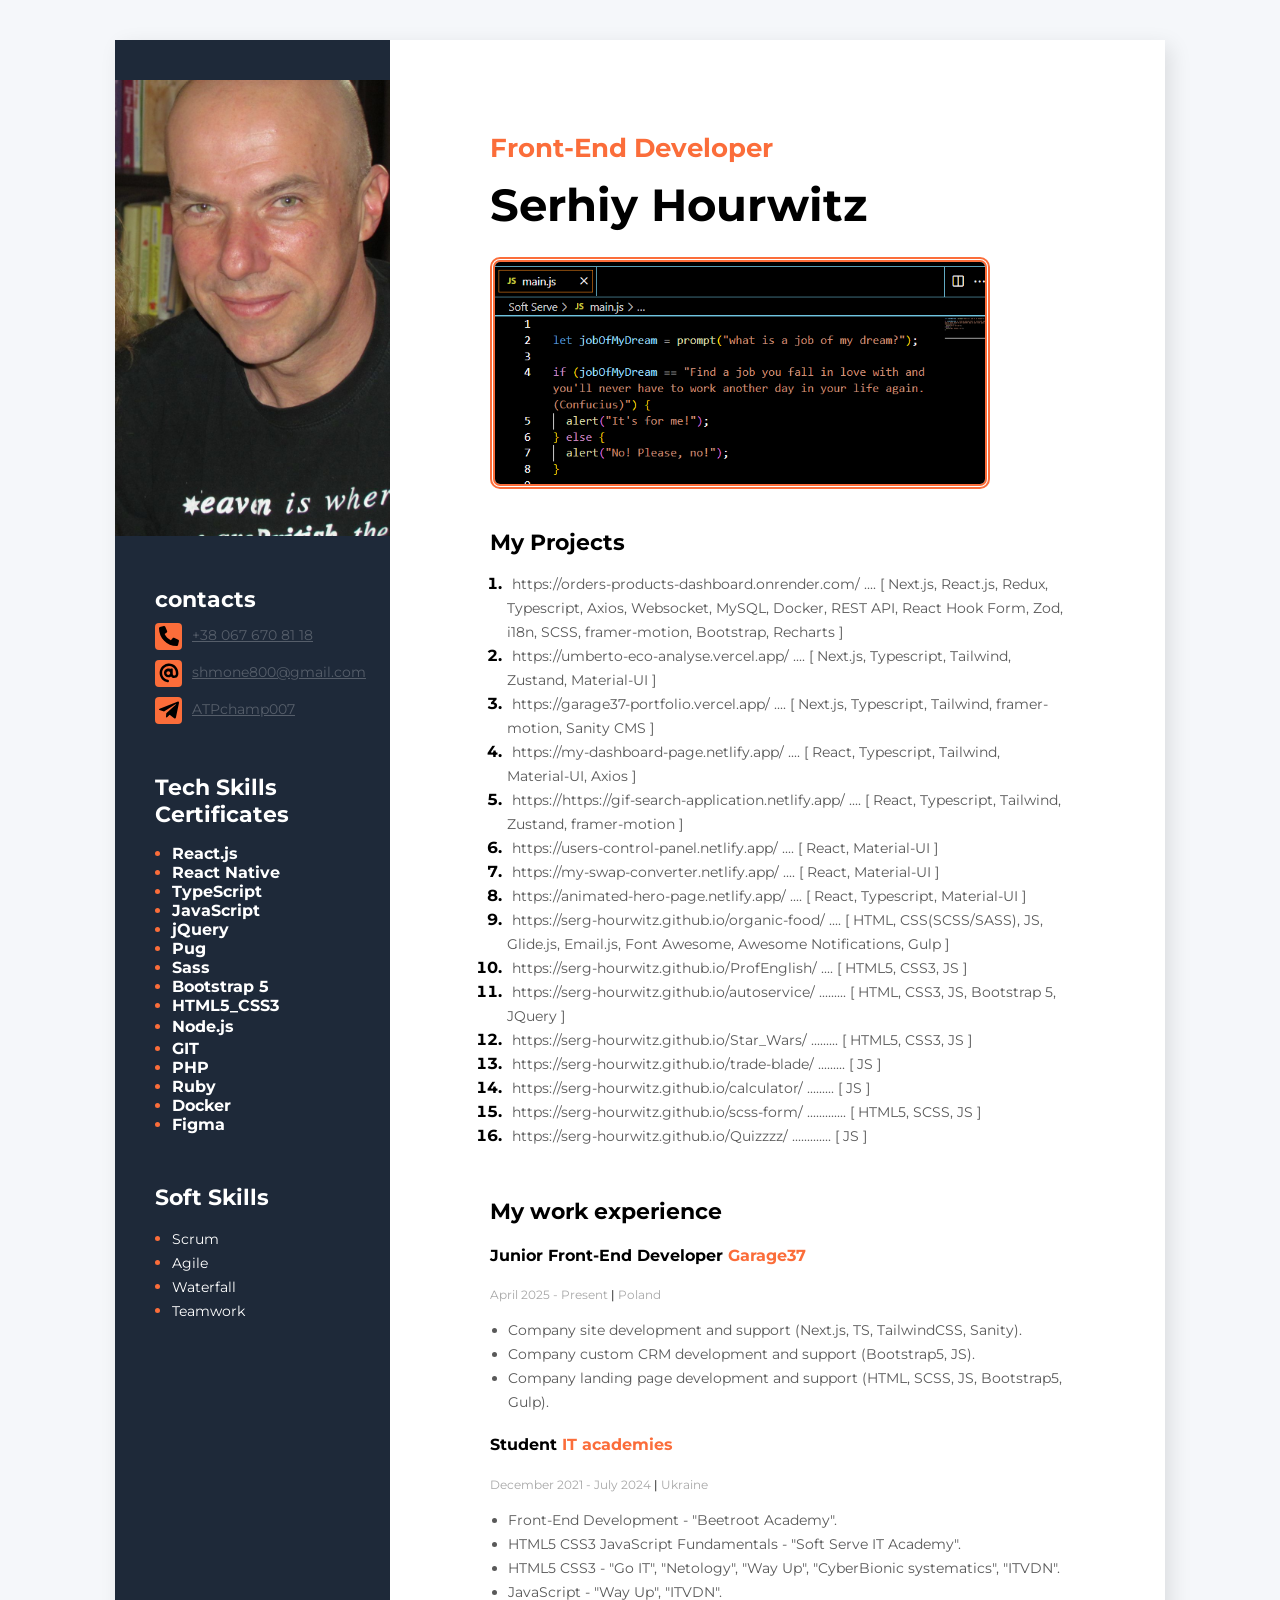
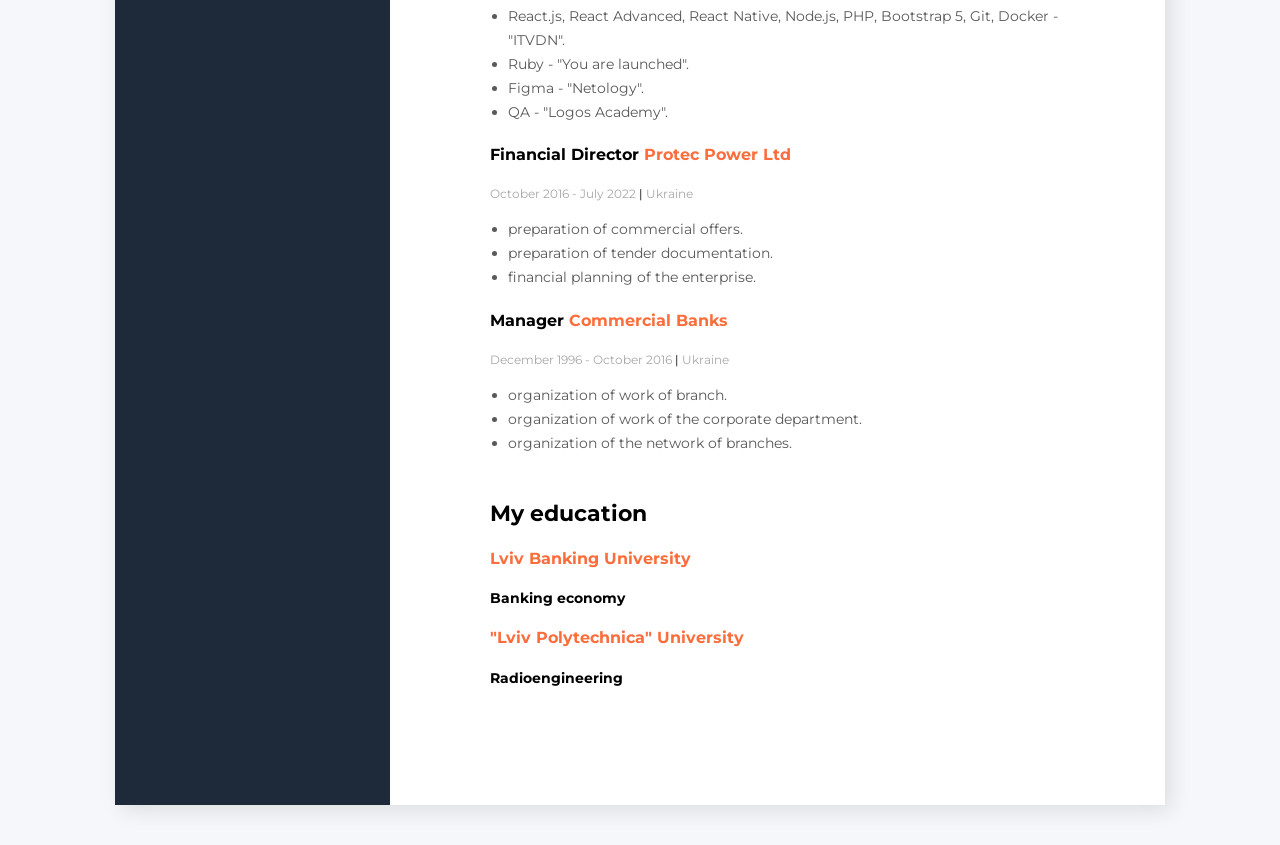
==== commit 22a71b3e: "add: new order-product dashboard project info" ====
--- a/index.html
+++ b/index.html
@@ -40,6 +40,20 @@
             <li class="my-projects-item">
               <span class="my-projects-text">
                 <a
+                  href="https://orders-products-dashboard.onrender.com/"
+                  class="my-projects-link"
+                  target="_blank">https://orders-products-dashboard.onrender.com/</a>
+                ....
+                <span class="my-projects-bracket">[ </span>Next.js, React.js,
+                Redux, Typescript, Axios, Websocket, MySQL, Docker, REST API,
+                React Hook Form, Zod, i18n, SCSS, framer-motion, Bootstrap,
+                Recharts
+                <span class="my-projects-bracket">]</span>
+              </span>
+            </li>
+            <li class="my-projects-item">
+              <span class="my-projects-text">
+                <a
                   href="https://umberto-eco-analyse.vercel.app/"
                   class="my-projects-link"
                   target="_blank">https://umberto-eco-analyse.vercel.app/</a>
@@ -286,7 +300,8 @@
                 React.js, React Advanced, React Native, Node.js, PHP, Bootstrap
                 5, Git, Docker - "ITVDN".
               </li>
-              <li class="my-work-experience-duty">Ruby - "You are launched".</li>
+              <li class="my-work-experience-duty">Ruby -
+                "You are launched".</li>
               <li class="my-work-experience-duty">Figma - "Netology".</li>
               <li class="my-work-experience-duty">QA - "Logos Academy".</li>
             </ul>
@@ -472,7 +487,8 @@
               <a href="./php.html" target="_blank" title="Certificates">PHP</a>
             </li>
             <li class="tech-skills-item">
-              <a href="./ruby.html" target="_blank" title="Certificates">Ruby</a>
+              <a href="./ruby.html" target="_blank"
+                title="Certificates">Ruby</a>
             </li>
             <li class="tech-skills-item">
               <a href="./docker.html" target="_blank"
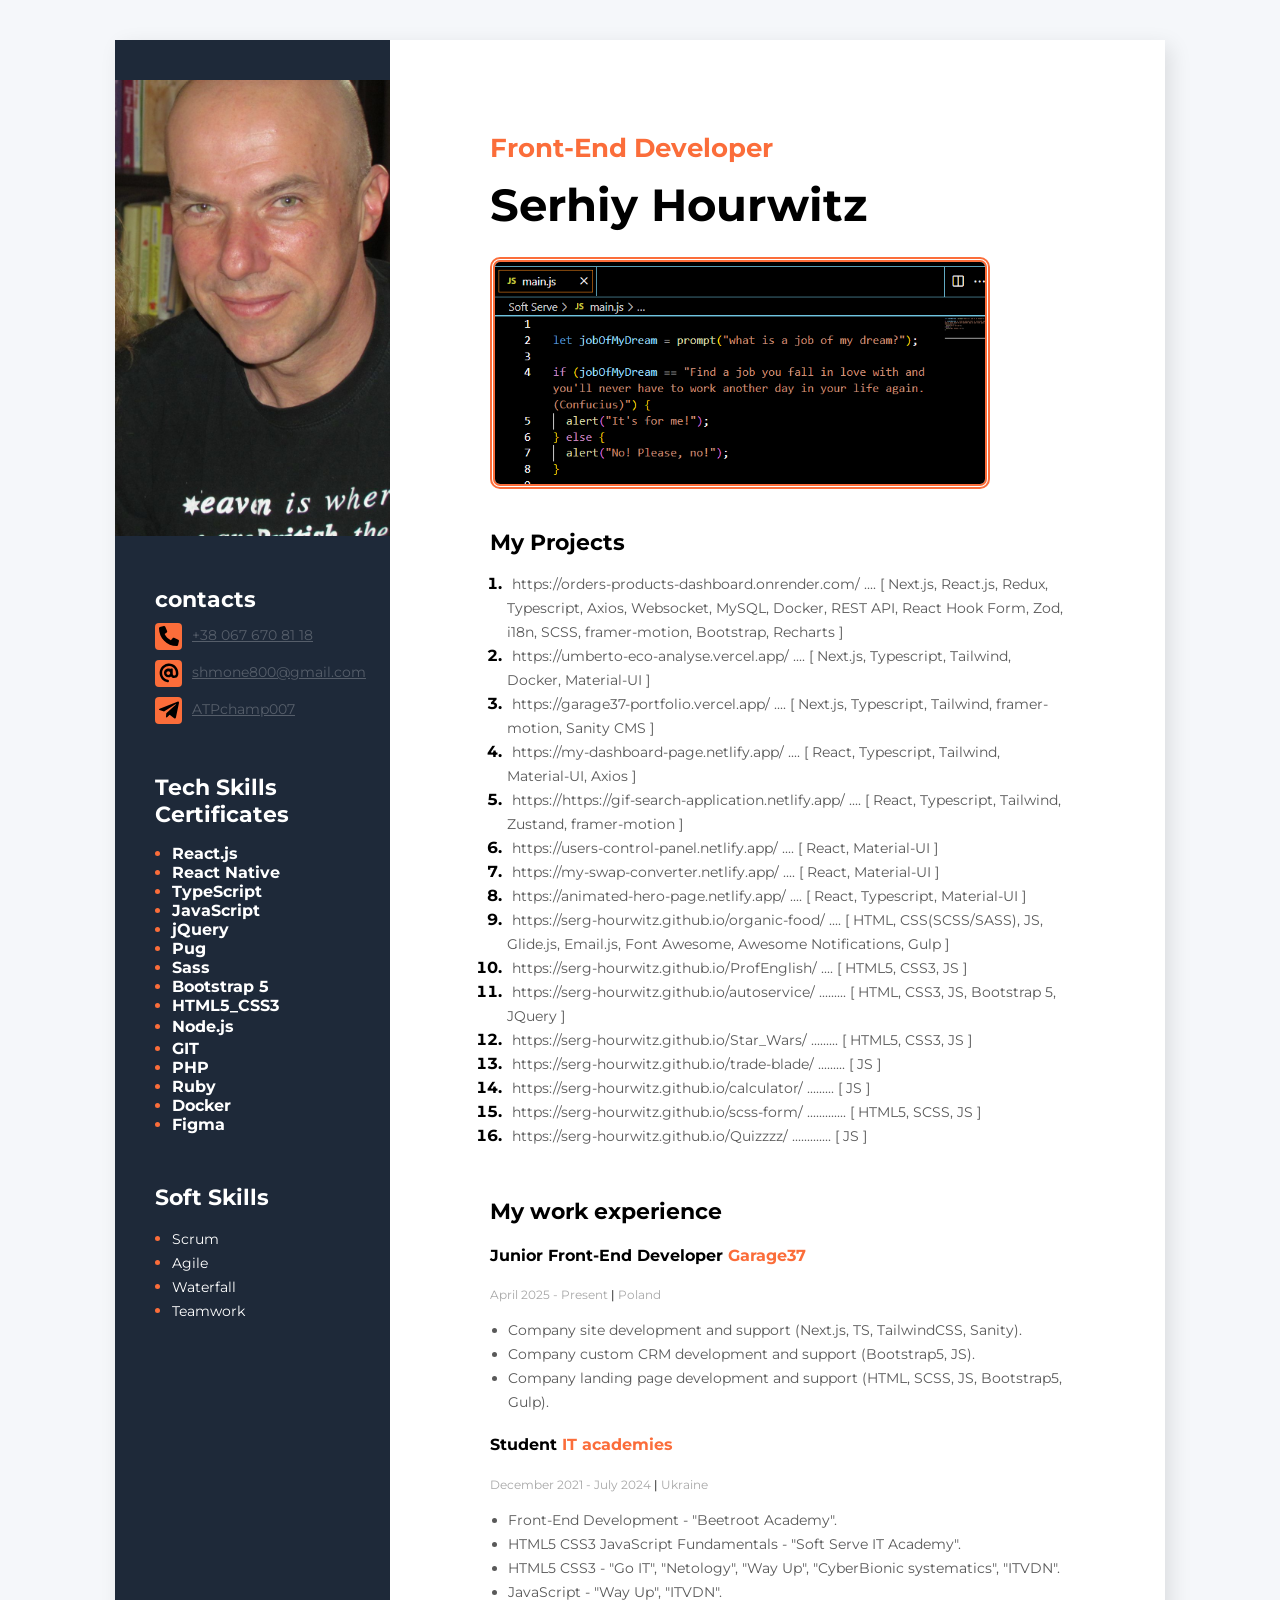
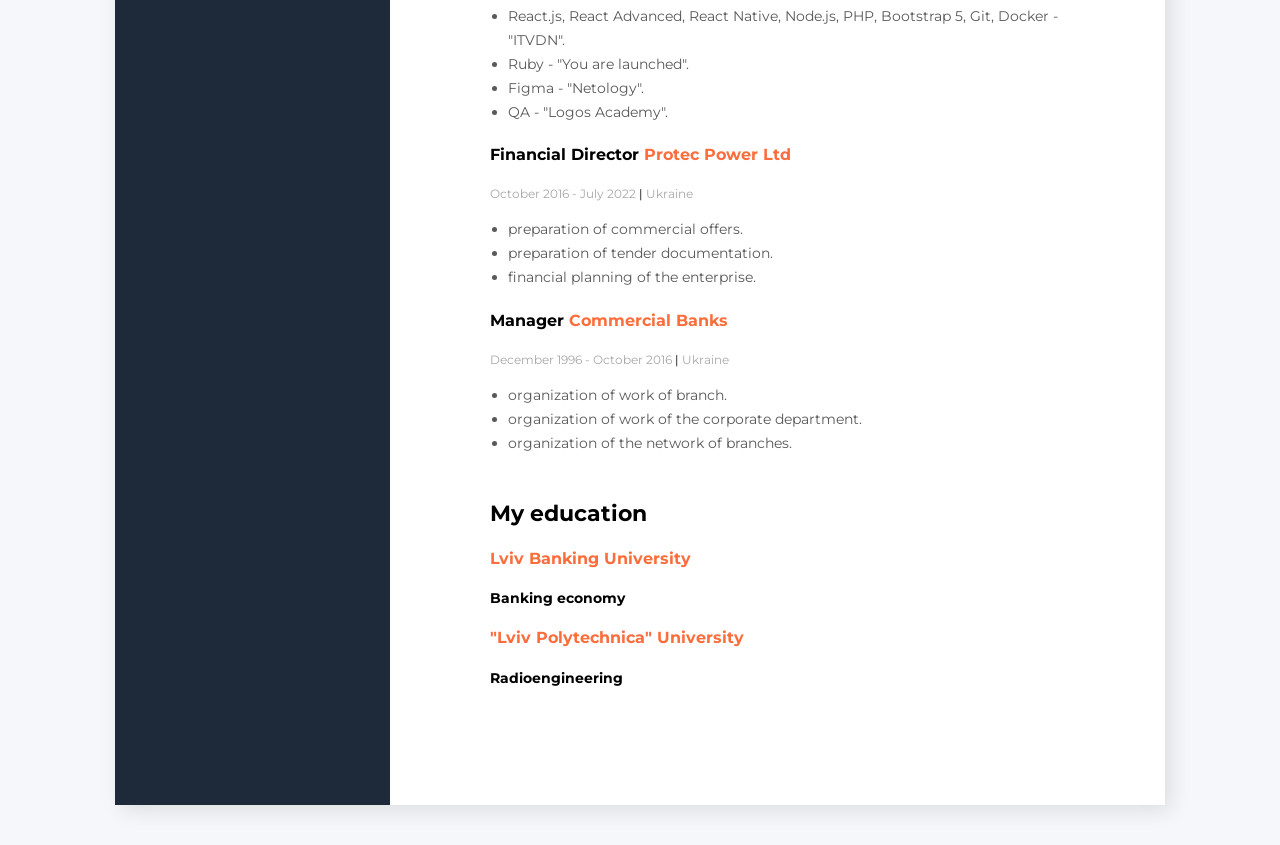
==== commit 10a7f2c1: "add: Docker to a stack of umberto-eco-analise project" ====
--- a/index.html
+++ b/index.html
@@ -59,7 +59,7 @@
                   target="_blank">https://umberto-eco-analyse.vercel.app/</a>
                 ....
                 <span class="my-projects-bracket">[ </span>Next.js, Typescript,
-                Tailwind, Zustand, Material-UI
+                Tailwind, Docker, Material-UI
                 <span class="my-projects-bracket">]</span>
               </span>
             </li>
